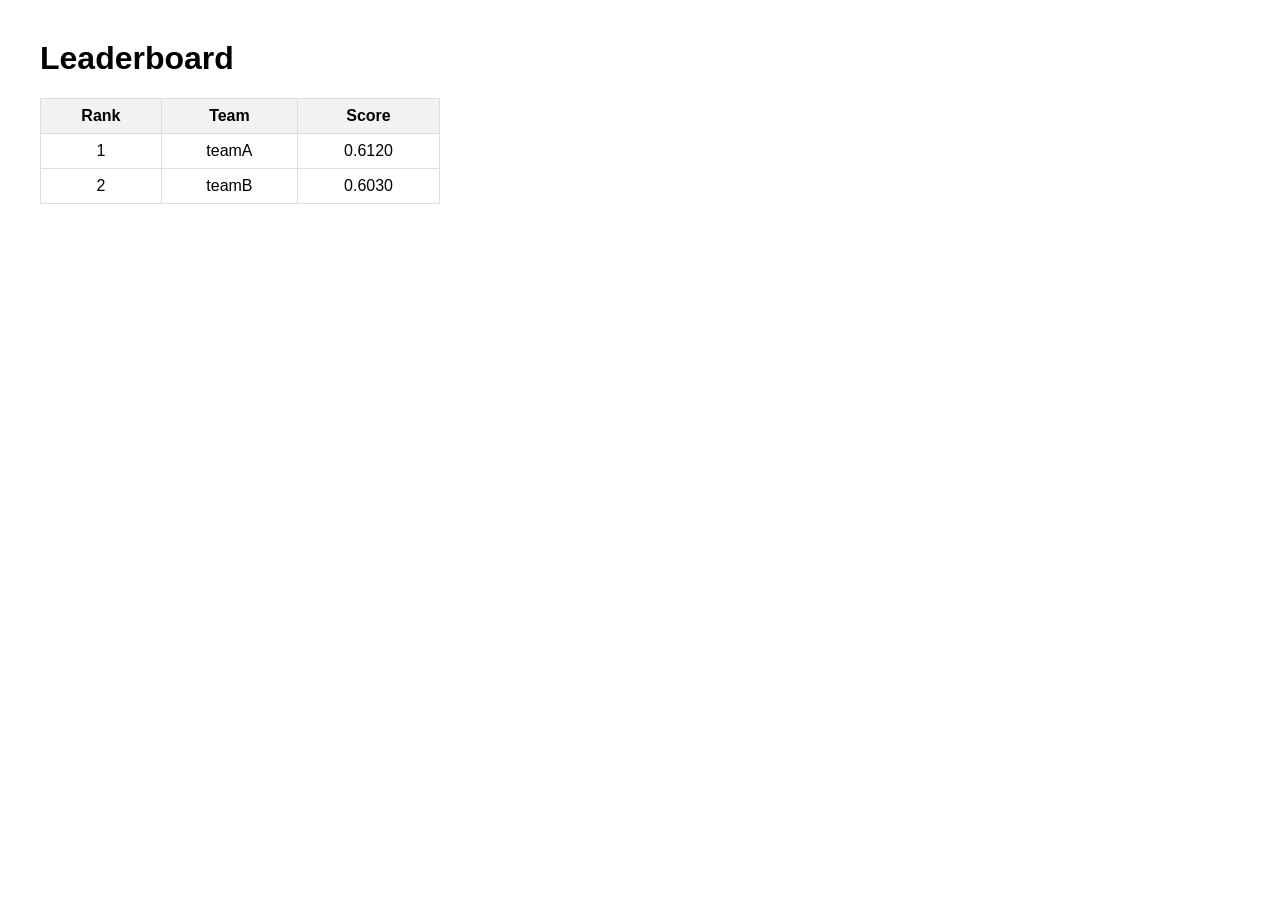
==== EPOCH_DB/index.html @ 2facf2c7 "Add initial HTML, CSS, and JavaScript files for leaderboard functionality" ====
<!DOCTYPE html>
<html>
<head>
<meta charset="utf-8">
<title>Epoch Mini Project Leaderboard</title>
<link rel="stylesheet" href="style.css">
</head>

<body>

<h1>Leaderboard</h1>

<table id="leaderboard">
<thead>
<tr>
<th>Rank</th>
<th>Team</th>
<th>Score</th>
</tr>
</thead>

<tbody></tbody>

</table>

<script src="script.js"></script>

</body>
</html>
---- EPOCH_DB/style.css ----
body {
font-family: Arial;
margin: 40px;
}

table {
border-collapse: collapse;
width: 400px;
}

th, td {
border: 1px solid #ddd;
padding: 8px;
text-align: center;
}

th {
background-color: #f2f2f2;
}
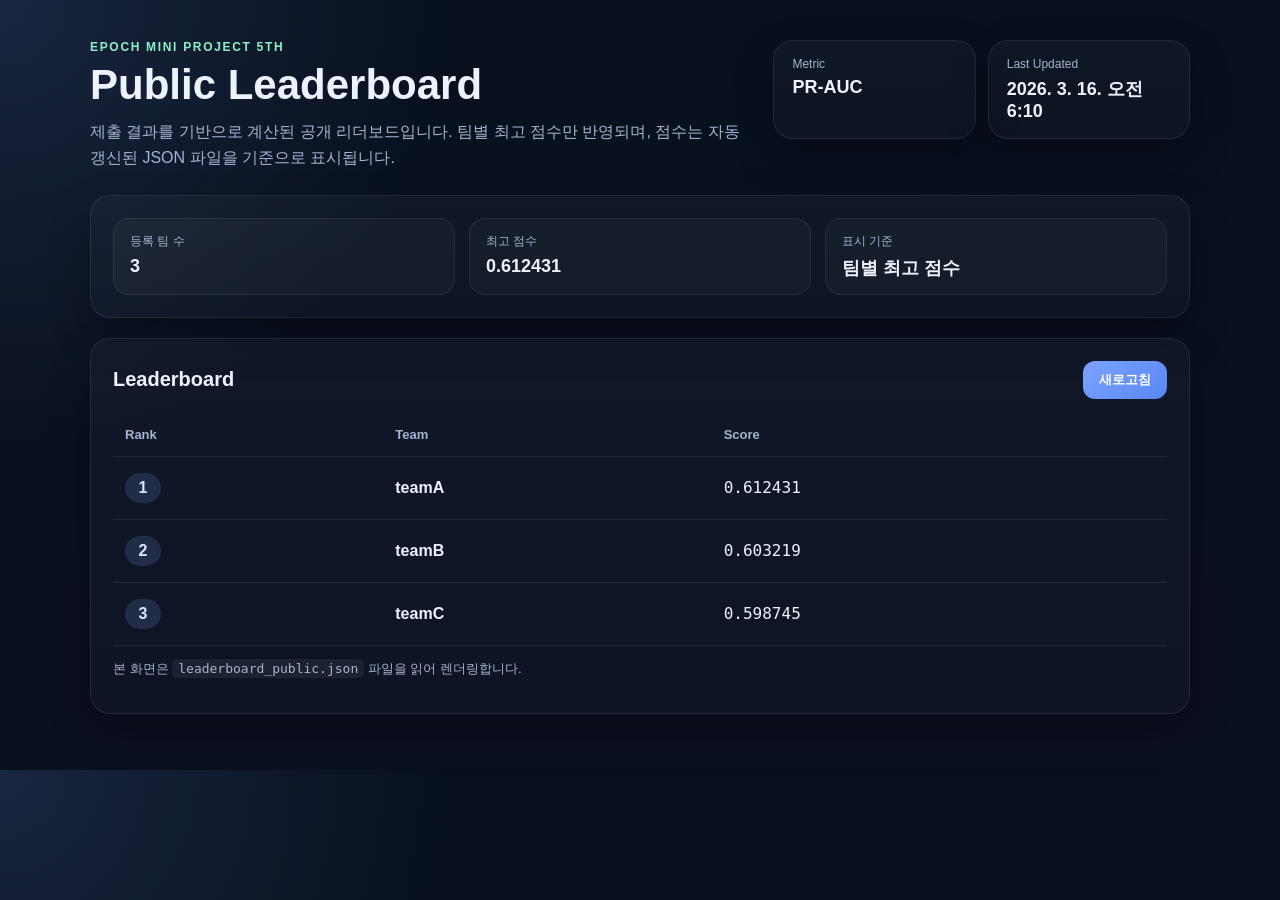
==== commit 25569f90: "Enhance leaderboard UI and functionality with new layout, improved data handling, and updated styles" ====
--- a/EPOCH_DB/index.html
+++ b/EPOCH_DB/index.html
@@ -1,29 +1,77 @@
 <!DOCTYPE html>
-<html>
+<html lang="ko">
 <head>
-<meta charset="utf-8">
-<title>Epoch Mini Project Leaderboard</title>
-<link rel="stylesheet" href="style.css">
+  <meta charset="UTF-8" />
+  <meta name="viewport" content="width=device-width, initial-scale=1.0" />
+  <title>EPOCH Mini Project 5th Leaderboard</title>
+  <link rel="stylesheet" href="style.css" />
 </head>
+<body>
+  <div class="page">
+    <header class="hero">
+      <div>
+        <p class="eyebrow">EPOCH MINI PROJECT 5TH</p>
+        <h1>Public Leaderboard</h1>
+        <p class="subtitle">
+          제출 결과를 기반으로 계산된 공개 리더보드입니다. 팀별 최고 점수만 반영되며, 점수는 자동 갱신된 JSON 파일을 기준으로 표시됩니다.
+        </p>
+      </div>
+      <div class="hero-meta">
+        <div class="meta-card">
+          <span class="meta-label">Metric</span>
+          <strong id="metricName">PR-AUC</strong>
+        </div>
+        <div class="meta-card">
+          <span class="meta-label">Last Updated</span>
+          <strong id="updatedAt">-</strong>
+        </div>
+      </div>
+    </header>
 
-<body>
+    <main>
+      <section class="card summary-card">
+        <div class="summary-item">
+          <span class="summary-label">등록 팀 수</span>
+          <strong id="teamCount">0</strong>
+        </div>
+        <div class="summary-item">
+          <span class="summary-label">최고 점수</span>
+          <strong id="bestScore">-</strong>
+        </div>
+        <div class="summary-item">
+          <span class="summary-label">표시 기준</span>
+          <strong>팀별 최고 점수</strong>
+        </div>
+      </section>
 
-<h1>Leaderboard</h1>
+      <section class="card">
+        <div class="section-header">
+          <h2>Leaderboard</h2>
+          <button id="refreshButton" type="button">새로고침</button>
+        </div>
 
-<table id="leaderboard">
-<thead>
-<tr>
-<th>Rank</th>
-<th>Team</th>
-<th>Score</th>
-</tr>
-</thead>
+        <div id="statusMessage" class="status-message">리더보드를 불러오는 중입니다...</div>
 
-<tbody></tbody>
+        <div class="table-wrap" id="tableWrap" hidden>
+          <table>
+            <thead>
+              <tr>
+                <th>Rank</th>
+                <th>Team</th>
+                <th>Score</th>
+              </tr>
+            </thead>
+            <tbody id="leaderboardBody"></tbody>
+          </table>
+        </div>
 
-</table>
+        <p class="footer-note">
+          본 화면은 <code>leaderboard_public.json</code> 파일을 읽어 렌더링합니다.
+        </p>
+      </section>
+    </main>
+  </div>
 
-<script src="script.js"></script>
-
+  <script src="script.js"></script>
 </body>
-</html>+</html>
--- a/EPOCH_DB/style.css
+++ b/EPOCH_DB/style.css
@@ -1,19 +1,204 @@
+:root {
+  --bg: #0b1020;
+  --panel: #121a31;
+  --panel-2: #18223f;
+  --text: #ecf2ff;
+  --muted: #a8b3cf;
+  --line: rgba(255, 255, 255, 0.08);
+  --accent: #7aa2ff;
+  --accent-2: #8ef0c7;
+  --shadow: 0 18px 40px rgba(0, 0, 0, 0.28);
+}
+
+* { box-sizing: border-box; }
+
 body {
-font-family: Arial;
-margin: 40px;
-}
+  margin: 0;
+  font-family: Inter, Pretendard, -apple-system, BlinkMacSystemFont, "Segoe UI", sans-serif;
+  background:
+    radial-gradient(circle at top left, rgba(122, 162, 255, 0.15), transparent 30%),
+    linear-gradient(180deg, #08101e 0%, #0b1020 100%);
+  color: var(--text);
+}
+
+.page {
+  width: min(1100px, calc(100% - 32px));
+  margin: 40px auto 56px;
+}
+
+.hero {
+  display: flex;
+  justify-content: space-between;
+  gap: 24px;
+  align-items: flex-start;
+  margin-bottom: 24px;
+}
+
+.eyebrow {
+  margin: 0 0 8px;
+  font-size: 12px;
+  letter-spacing: 0.14em;
+  color: var(--accent-2);
+  font-weight: 700;
+}
+
+h1 {
+  margin: 0;
+  font-size: clamp(28px, 4vw, 42px);
+  line-height: 1.08;
+}
+
+.subtitle {
+  margin: 12px 0 0;
+  max-width: 700px;
+  color: var(--muted);
+  line-height: 1.6;
+}
+
+.hero-meta {
+  display: grid;
+  grid-template-columns: repeat(2, minmax(160px, 1fr));
+  gap: 12px;
+  min-width: min(360px, 100%);
+}
+
+.meta-card,
+.card {
+  background: linear-gradient(180deg, rgba(255,255,255,0.03), rgba(255,255,255,0.02));
+  border: 1px solid var(--line);
+  border-radius: 20px;
+  box-shadow: var(--shadow);
+}
+
+.meta-card {
+  padding: 16px 18px;
+}
+
+.meta-label,
+.summary-label {
+  display: block;
+  font-size: 12px;
+  color: var(--muted);
+  margin-bottom: 6px;
+}
+
+.meta-card strong,
+.summary-item strong {
+  font-size: 18px;
+}
+
+.card {
+  padding: 22px;
+}
+
+.summary-card {
+  display: grid;
+  grid-template-columns: repeat(3, 1fr);
+  gap: 14px;
+  margin-bottom: 20px;
+}
+
+.summary-item {
+  padding: 14px 16px;
+  border-radius: 16px;
+  background: rgba(255, 255, 255, 0.03);
+  border: 1px solid var(--line);
+}
+
+.section-header {
+  display: flex;
+  align-items: center;
+  justify-content: space-between;
+  gap: 16px;
+  margin-bottom: 14px;
+}
+
+.section-header h2 {
+  margin: 0;
+  font-size: 20px;
+}
+
+button {
+  border: 0;
+  background: linear-gradient(135deg, var(--accent), #5a87f5);
+  color: white;
+  font-weight: 700;
+  padding: 10px 16px;
+  border-radius: 12px;
+  cursor: pointer;
+}
+
+button:hover { filter: brightness(1.05); }
+
+.status-message {
+  padding: 18px;
+  border-radius: 14px;
+  background: rgba(255, 255, 255, 0.04);
+  color: var(--muted);
+  border: 1px dashed rgba(255, 255, 255, 0.12);
+}
+
+.table-wrap { overflow-x: auto; }
 
 table {
-border-collapse: collapse;
-width: 400px;
-}
-
-th, td {
-border: 1px solid #ddd;
-padding: 8px;
-text-align: center;
-}
-
-th {
-background-color: #f2f2f2;
-}+  width: 100%;
+  border-collapse: collapse;
+}
+
+thead th {
+  text-align: left;
+  padding: 14px 12px;
+  font-size: 13px;
+  color: var(--muted);
+  border-bottom: 1px solid var(--line);
+}
+
+tbody td {
+  padding: 16px 12px;
+  border-bottom: 1px solid var(--line);
+}
+
+tbody tr:hover {
+  background: rgba(255, 255, 255, 0.03);
+}
+
+.rank-badge {
+  display: inline-flex;
+  align-items: center;
+  justify-content: center;
+  min-width: 36px;
+  padding: 6px 10px;
+  border-radius: 999px;
+  background: rgba(122, 162, 255, 0.16);
+  color: #dbe6ff;
+  font-weight: 700;
+}
+
+.team-name { font-weight: 700; }
+
+.score {
+  font-variant-numeric: tabular-nums;
+  font-family: ui-monospace, SFMono-Regular, Menlo, monospace;
+}
+
+.footer-note {
+  margin-top: 14px;
+  color: var(--muted);
+  font-size: 13px;
+}
+
+code {
+  background: rgba(255, 255, 255, 0.06);
+  padding: 2px 6px;
+  border-radius: 6px;
+}
+
+@media (max-width: 860px) {
+  .hero { flex-direction: column; }
+  .hero-meta {
+    grid-template-columns: 1fr 1fr;
+    min-width: 0;
+    width: 100%;
+  }
+  .summary-card { grid-template-columns: 1fr; }
+}
